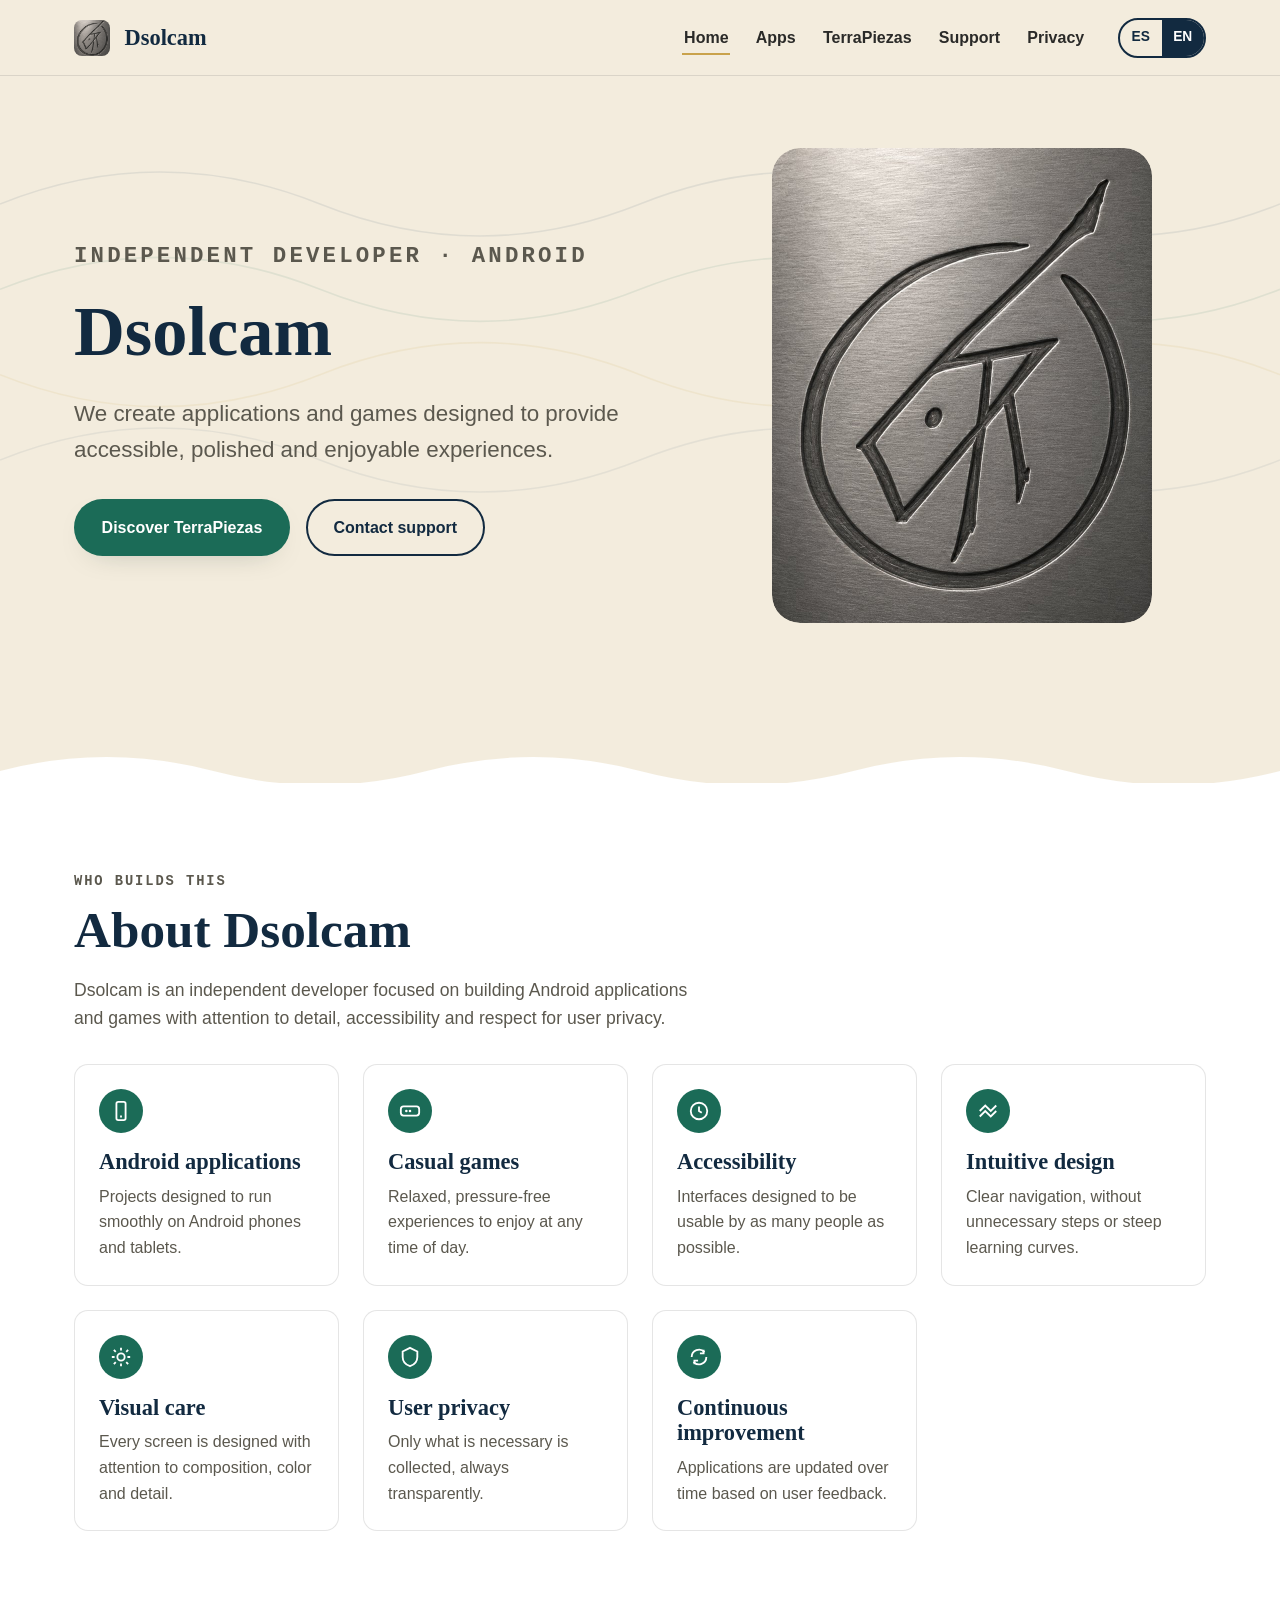
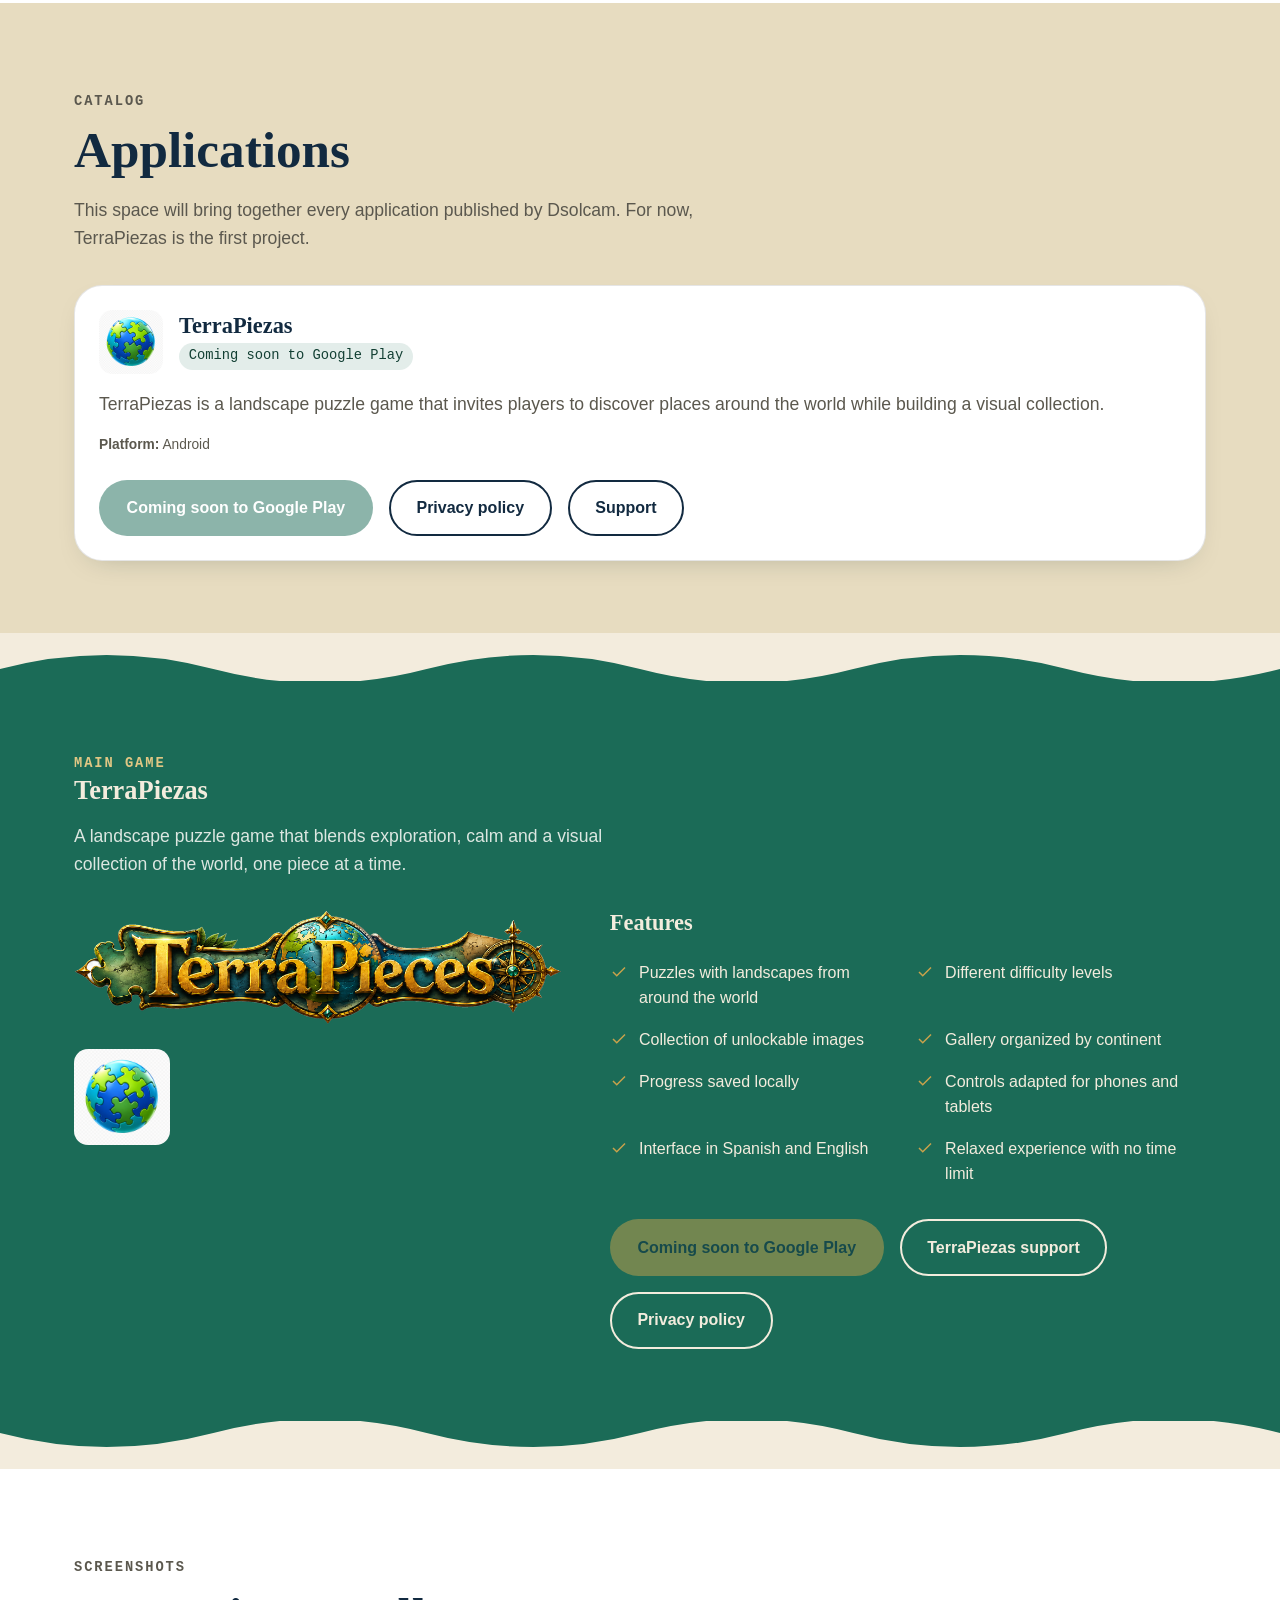
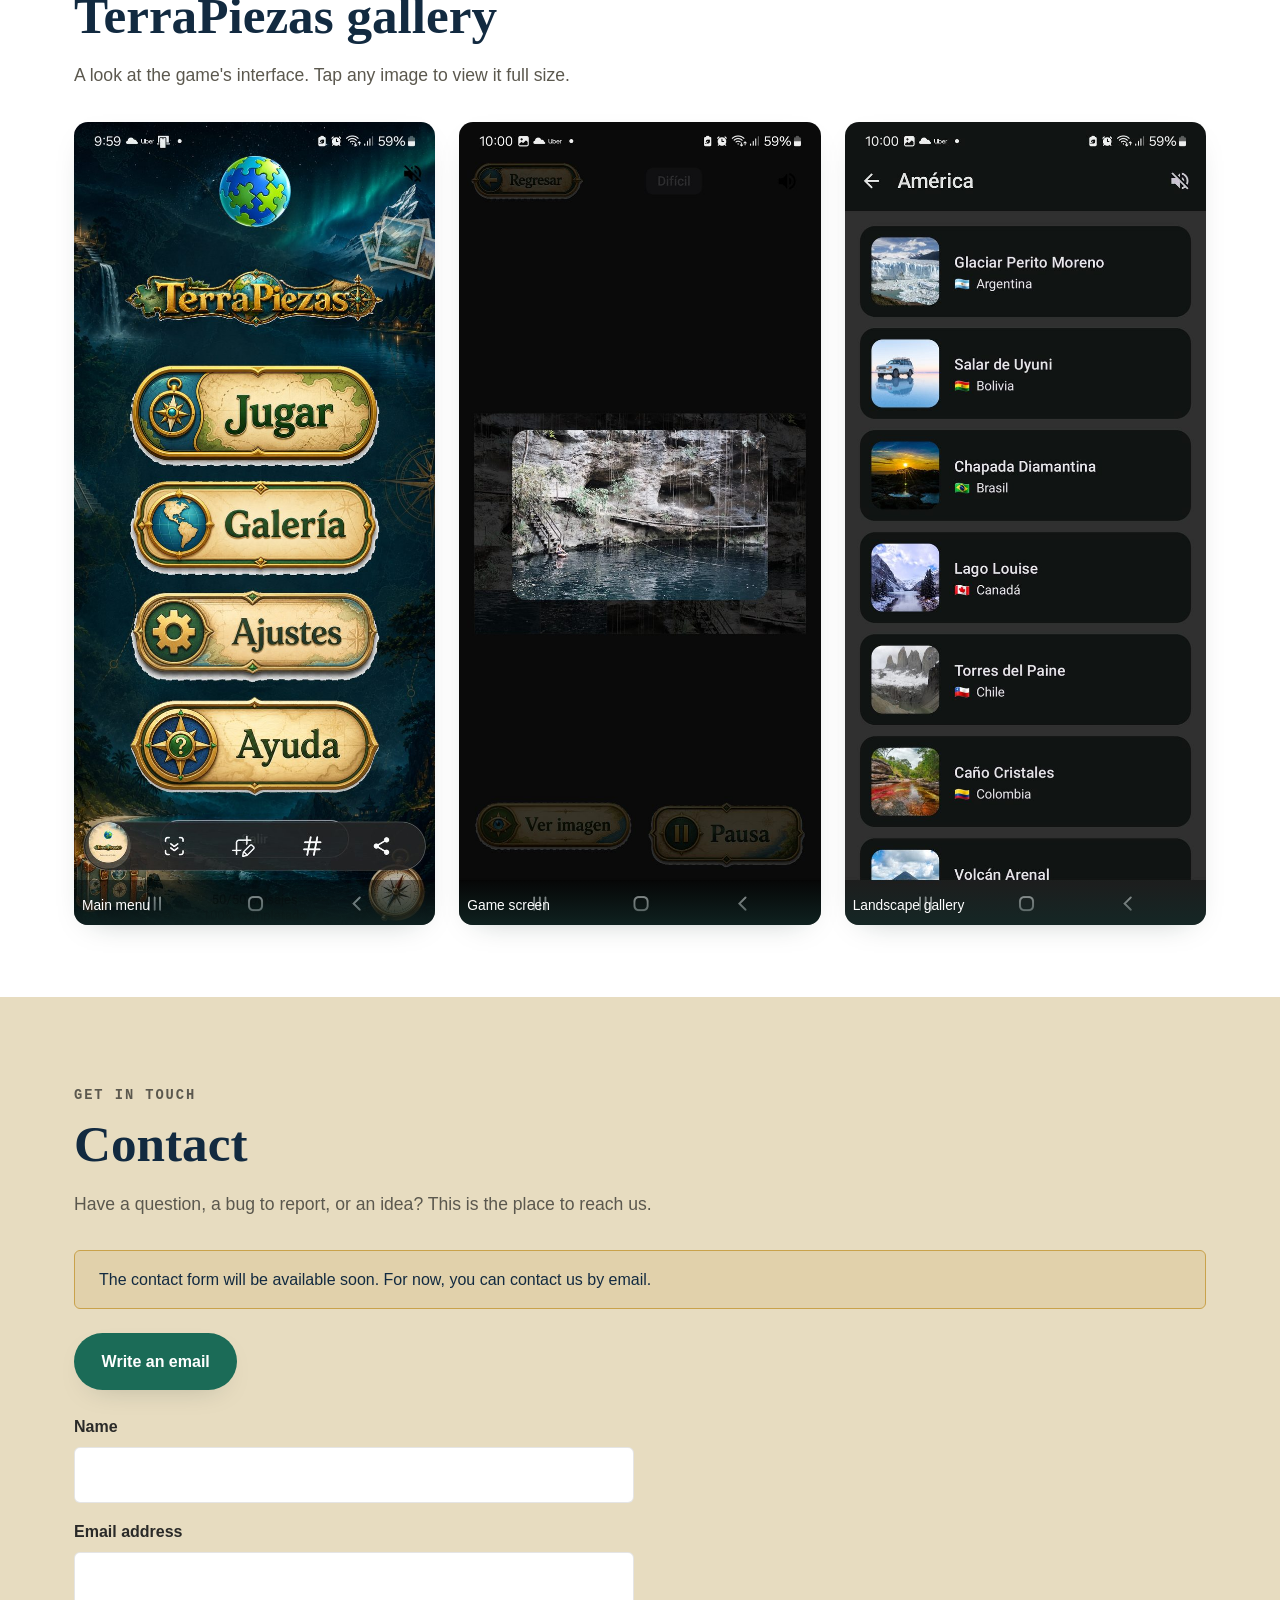
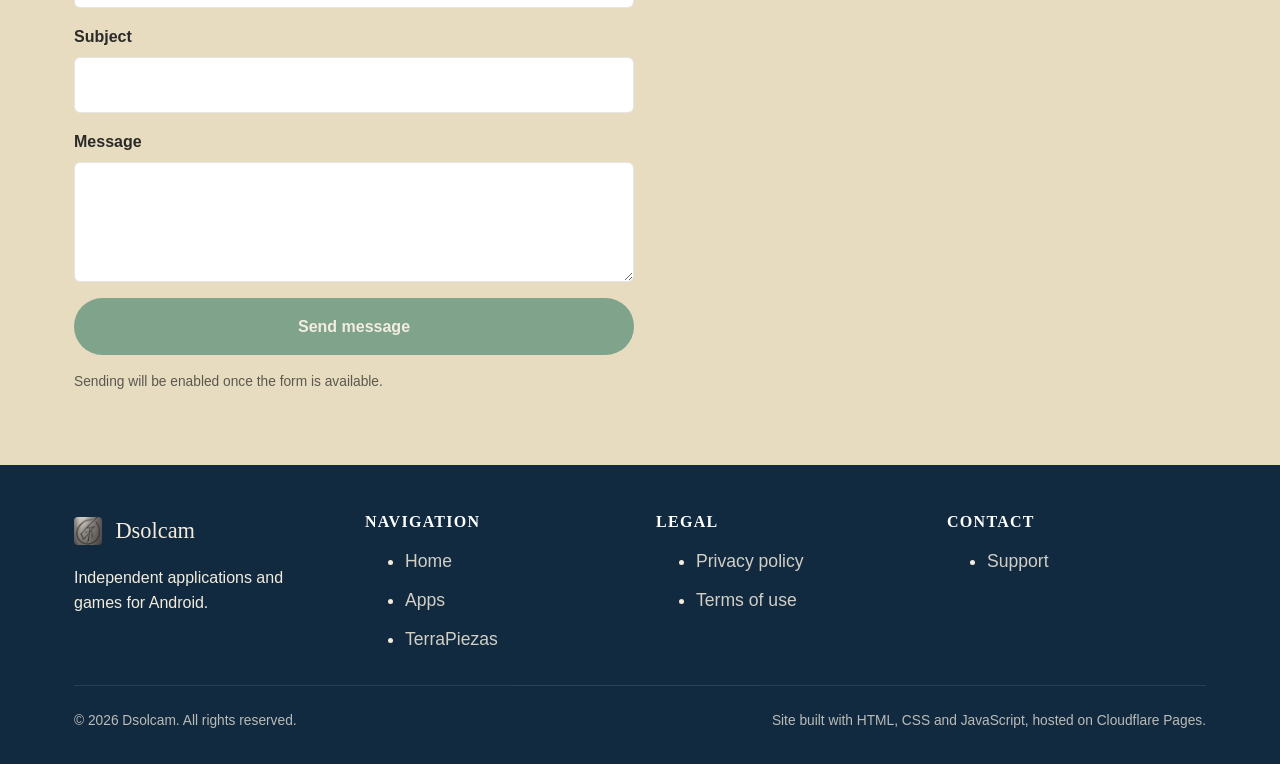
==== index.html @ b0bdde33 "Sitio inicial de Dsolcam" ====
<!DOCTYPE html>
<html lang="es">
<head>
  <meta charset="UTF-8" />
  <meta name="viewport" content="width=device-width, initial-scale=1" />
  <title>Dsolcam — Aplicaciones y juegos Android | TerraPiezas</title>
  <meta name="description" content="Dsolcam es un desarrollador independiente de aplicaciones y juegos para Android. Descubre TerraPiezas, un juego de rompecabezas de paisajes del mundo." />
  <link rel="canonical" href="https://dsolcam.com/" />
  <meta name="robots" content="index, follow" />
  <meta name="theme-color" content="#1B6B57" />

  <!-- Open Graph -->
  <meta property="og:type" content="website" />
  <meta property="og:site_name" content="Dsolcam" />
  <meta property="og:title" content="Dsolcam — Aplicaciones y juegos Android" />
  <meta property="og:description" content="Desarrollador independiente de aplicaciones y juegos para Android. Descubre TerraPiezas, un rompecabezas de paisajes del mundo." />
  <meta property="og:url" content="https://dsolcam.com/" />
  <meta property="og:locale" content="es_ES" />
  <meta property="og:image" content="https://dsolcam.com/assets/icons/icon-512.png" />
  <!-- La imagen actual es cuadrada (512x512). Para una vista previa óptima en redes,
       lo ideal es reemplazarla más adelante por una versión 1200x630 del logotipo. -->

  <!-- Twitter Card -->
  <meta name="twitter:card" content="summary" />
  <meta name="twitter:title" content="Dsolcam — Aplicaciones y juegos Android" />
  <meta name="twitter:image" content="https://dsolcam.com/assets/icons/icon-512.png" />
  <meta name="twitter:description" content="Desarrollador independiente de aplicaciones y juegos para Android. Descubre TerraPiezas." />

  <link rel="icon" href="/favicon.ico" sizes="any" />
  <link rel="apple-touch-icon" href="/assets/icons/apple-touch-icon.png" />
  <link rel="manifest" href="/site.webmanifest" />
  <link rel="stylesheet" href="css/styles.css" />

  <!-- JSON-LD: Dsolcam como desarrollador de software (genérico, sin datos no confirmados) -->
  <script type="application/ld+json">
  {
    "@context": "https://schema.org",
    "@type": "Person",
    "name": "Dsolcam",
    "url": "https://dsolcam.com",
    "jobTitle": "Desarrollador de software",
    "knowsAbout": ["Desarrollo de aplicaciones Android", "Desarrollo de videojuegos"]
  }
  </script>

  <!-- JSON-LD: TerraPiezas como MobileApplication. La URL de instalación se agrega cuando esté disponible en Google Play (marcador: REEMPLAZAR_CON_URL_GOOGLE_PLAY) -->
  <script type="application/ld+json">
  {
    "@context": "https://schema.org",
    "@type": "MobileApplication",
    "name": "TerraPiezas",
    "operatingSystem": "Android",
    "applicationCategory": "GameApplication",
    "author": { "@type": "Person", "name": "Dsolcam" },
    "description": "TerraPiezas es un juego de rompecabezas de paisajes que invita a descubrir lugares del mundo mientras se completa una colección visual.",
    "url": "https://dsolcam.com/#terrapiezas"
  }
  </script>
</head>
<body>
  <a class="skip-link" href="#contenido" data-i18n="skip_link">Saltar al contenido principal</a>

  <!-- ============ ENCABEZADO ============ -->
  <header class="site-header">
    <div class="container">
      <a class="brand" href="index.html">
        <img class="brand-mark" src="assets/logo/dsolcam-mark.png" alt="" width="36" height="36" />
        <span>Dsolcam</span>
      </a>

      <nav class="main-nav" id="main-nav" aria-label="Navegación principal">
        <ul class="nav-links">
          <li><a href="index.html" aria-current="page" data-i18n="nav.home">Inicio</a></li>
          <li><a href="index.html#aplicaciones" data-i18n="nav.apps">Aplicaciones</a></li>
          <li><a href="index.html#terrapiezas" data-i18n="nav.terrapiezas">TerraPiezas</a></li>
          <li><a href="support.html" data-i18n="nav.support">Soporte</a></li>
          <li><a href="privacy.html" data-i18n="nav.privacy">Privacidad</a></li>
        </ul>
        <div class="lang-switch" role="group" aria-label="Selector de idioma">
          <button type="button" data-lang="es" aria-pressed="true" data-i18n="lang.es" data-i18n-attr="aria-label:lang.name_es">ES</button>
          <button type="button" data-lang="en" aria-pressed="false" data-i18n="lang.en" data-i18n-attr="aria-label:lang.name_en">EN</button>
        </div>
      </nav>

      <button class="menu-toggle" type="button" aria-expanded="false" aria-controls="main-nav" data-i18n-attr="aria-label:nav.menu_open">
        <span></span><span></span><span></span>
      </button>
    </div>
  </header>

  <main id="contenido">
    <!-- ============ HERO ============ -->
    <section class="hero">
      <svg class="hero-contours" viewBox="0 0 1200 500" preserveAspectRatio="none" aria-hidden="true" focusable="false">
        <path d="M0,120 Q150,60 300,120 T600,120 T900,120 T1200,120" fill="none" stroke="#1C3F5F" stroke-width="1.5" opacity="0.18"></path>
        <path d="M0,200 Q150,140 300,200 T600,200 T900,200 T1200,200" fill="none" stroke="#1B6B57" stroke-width="1.5" opacity="0.18"></path>
        <path d="M0,280 Q150,340 300,280 T600,280 T900,280 T1200,280" fill="none" stroke="#C9A24B" stroke-width="1.5" opacity="0.22"></path>
        <path d="M0,360 Q150,300 300,360 T600,360 T900,360 T1200,360" fill="none" stroke="#1C3F5F" stroke-width="1.5" opacity="0.14"></path>
      </svg>
      <div class="container">
        <div class="hero-copy">
          <p class="eyebrow" data-i18n="hero.eyebrow">Desarrollador independiente · Android</p>
          <h1 data-i18n="hero.title">Dsolcam</h1>
          <p data-i18n="hero.desc">Creamos aplicaciones y juegos pensados para ofrecer experiencias accesibles, cuidadas y fáciles de disfrutar.</p>
          <div class="hero-actions">
            <a class="btn btn-primary" href="#terrapiezas" data-i18n="hero.cta_game">Conocer TerraPiezas</a>
            <a class="btn btn-secondary" href="support.html" data-i18n="hero.cta_support">Contactar soporte</a>
          </div>
        </div>
        <div class="hero-figure">
          <div class="puzzle-frame">
            <img src="assets/logo/dsolcam-logo.jpg" alt="" data-i18n-attr="alt:hero.figure_alt" style="width:100%;height:100%;object-fit:cover;border-radius:var(--radius-lg);" width="760" height="950" />
          </div>
        </div>
      </div>
    </section>

    <svg class="puzzle-divider" viewBox="0 0 1200 60" preserveAspectRatio="none" aria-hidden="true" focusable="false">
      <path d="M0,45 Q100,10 200,45 Q300,80 400,45 Q500,10 600,45 Q700,80 800,45 Q900,10 1000,45 Q1100,80 1200,45 L1200,60 L0,60 Z" fill="#FFFFFF"></path>
    </svg>

    <!-- ============ SOBRE DSOLCAM ============ -->
    <section class="section" id="sobre-dsolcam" style="background:#FFFFFF;">
      <div class="container">
        <div class="section-head">
          <p class="eyebrow" data-i18n="about.eyebrow">Quién desarrolla</p>
          <h2 data-i18n="about.title">Sobre Dsolcam</h2>
          <p data-i18n="about.desc">Dsolcam es un desarrollador independiente enfocado en crear aplicaciones y juegos para Android con atención al detalle, la accesibilidad y el respeto por la privacidad de quienes los usan.</p>
        </div>
        <div class="about-grid">
          <div class="about-card">
            <div class="icon-badge" aria-hidden="true">
              <svg width="22" height="22" viewBox="0 0 24 24" fill="none" stroke="currentColor" stroke-width="2"><rect x="7" y="2" width="10" height="20" rx="2"></rect><line x1="11" y1="18" x2="13" y2="18"></line></svg>
            </div>
            <h3 data-i18n="about.card1_title">Aplicaciones Android</h3>
            <p data-i18n="about.card1_desc">Proyectos pensados para funcionar de forma fluida en teléfonos y tabletas Android.</p>
          </div>
          <div class="about-card">
            <div class="icon-badge" aria-hidden="true">
              <svg width="22" height="22" viewBox="0 0 24 24" fill="none" stroke="currentColor" stroke-width="2"><rect x="2" y="7" width="20" height="10" rx="3"></rect><circle cx="8" cy="12" r="1.4" fill="currentColor" stroke="none"></circle><circle cx="12" cy="12" r="1.4" fill="currentColor" stroke="none"></circle></svg>
            </div>
            <h3 data-i18n="about.card2_title">Juegos casuales</h3>
            <p data-i18n="about.card2_desc">Experiencias relajadas, sin presión, para disfrutar en cualquier momento del día.</p>
          </div>
          <div class="about-card">
            <div class="icon-badge" aria-hidden="true">
              <svg width="22" height="22" viewBox="0 0 24 24" fill="none" stroke="currentColor" stroke-width="2"><circle cx="12" cy="12" r="9"></circle><path d="M12 7v5l3 2"></path></svg>
            </div>
            <h3 data-i18n="about.card3_title">Accesibilidad</h3>
            <p data-i18n="about.card3_desc">Interfaces pensadas para ser usadas por la mayor cantidad de personas posible.</p>
          </div>
          <div class="about-card">
            <div class="icon-badge" aria-hidden="true">
              <svg width="22" height="22" viewBox="0 0 24 24" fill="none" stroke="currentColor" stroke-width="2"><path d="M3 12 L9 6 L15 12 L21 6"></path><path d="M3 18 L9 12 L15 18 L21 12"></path></svg>
            </div>
            <h3 data-i18n="about.card4_title">Diseño intuitivo</h3>
            <p data-i18n="about.card4_desc">Navegación clara, sin pasos innecesarios ni curvas de aprendizaje pronunciadas.</p>
          </div>
          <div class="about-card">
            <div class="icon-badge" aria-hidden="true">
              <svg width="22" height="22" viewBox="0 0 24 24" fill="none" stroke="currentColor" stroke-width="2"><circle cx="12" cy="12" r="4"></circle><path d="M12 2v3M12 19v3M4.2 4.2l2.1 2.1M17.7 17.7l2.1 2.1M2 12h3M19 12h3M4.2 19.8l2.1-2.1M17.7 6.3l2.1-2.1"></path></svg>
            </div>
            <h3 data-i18n="about.card5_title">Cuidado visual</h3>
            <p data-i18n="about.card5_desc">Cada pantalla se diseña con atención a la composición, el color y el detalle.</p>
          </div>
          <div class="about-card">
            <div class="icon-badge" aria-hidden="true">
              <svg width="22" height="22" viewBox="0 0 24 24" fill="none" stroke="currentColor" stroke-width="2"><path d="M12 2 L20 6 V12 C20 17 16.5 20.5 12 22 C7.5 20.5 4 17 4 12 V6 Z"></path></svg>
            </div>
            <h3 data-i18n="about.card6_title">Privacidad del usuario</h3>
            <p data-i18n="about.card6_desc">Se recopila solo lo necesario, siempre de forma transparente.</p>
          </div>
          <div class="about-card">
            <div class="icon-badge" aria-hidden="true">
              <svg width="22" height="22" viewBox="0 0 24 24" fill="none" stroke="currentColor" stroke-width="2"><path d="M4 12a8 8 0 0 1 14-5.3M20 12a8 8 0 0 1-14 5.3"></path><path d="M17 4v4h-4M7 20v-4h4"></path></svg>
            </div>
            <h3 data-i18n="about.card7_title">Mejora continua</h3>
            <p data-i18n="about.card7_desc">Las aplicaciones se actualizan con el tiempo según los comentarios recibidos.</p>
          </div>
        </div>
      </div>
    </section>

    <!-- ============ APLICACIONES ============ -->
    <section class="section bg-parchment-dark" id="aplicaciones">
      <div class="container">
        <div class="section-head">
          <p class="eyebrow" data-i18n="apps.eyebrow">Catálogo</p>
          <h2 data-i18n="apps.title">Aplicaciones</h2>
          <p data-i18n="apps.desc">Este espacio reunirá todas las aplicaciones publicadas por Dsolcam. Por ahora, TerraPiezas es el primer proyecto.</p>
        </div>
        <div class="app-grid">
          <article class="app-card">
            <div class="app-card-head">
              <div class="app-icon">
                <img src="assets/icons/terrapiezas-icon.png" alt="" data-i18n-attr="alt:app.terrapiezas.icon_alt" width="64" height="64" loading="lazy" />
              </div>
              <div class="app-title">
                <h3 data-i18n="app.terrapiezas.name">TerraPiezas</h3>
                <span class="app-status" data-i18n="app.terrapiezas.status">Próximamente en Google Play</span>
              </div>
            </div>
            <p class="app-desc" data-i18n="app.terrapiezas.desc">TerraPiezas es un juego de rompecabezas de paisajes que invita a descubrir lugares del mundo mientras se completa una colección visual.</p>
            <div class="app-meta">
              <span><strong data-i18n="apps.platform_label">Plataforma:</strong> <span data-i18n="app.terrapiezas.platform">Android</span></span>
            </div>
            <div class="app-links">
              <!-- Botón deshabilitado hasta reemplazar REEMPLAZAR_CON_URL_GOOGLE_PLAY.
                   Cuando exista la URL real, sustituir este <button> por:
                   <a class="btn btn-primary" href="REEMPLAZAR_CON_URL_GOOGLE_PLAY">texto</a> -->
              <button type="button" class="btn btn-primary" disabled aria-disabled="true" data-i18n="apps.link_play_soon">Próximamente en Google Play</button>
              <a class="btn btn-secondary" href="privacy.html" data-i18n="apps.link_privacy">Política de privacidad</a>
              <a class="btn btn-secondary" href="support.html" data-i18n="apps.link_support">Soporte</a>
            </div>
          </article>
        </div>
      </div>
    </section>

    <!-- ============ TERRAPIEZAS DESTACADO ============ -->
    <svg class="puzzle-divider" viewBox="0 0 1200 60" preserveAspectRatio="none" aria-hidden="true" focusable="false">
      <path d="M0,45 Q100,10 200,45 Q300,80 400,45 Q500,10 600,45 Q700,80 800,45 Q900,10 1000,45 Q1100,80 1200,45 L1200,60 L0,60 Z" fill="#1B6B57"></path>
    </svg>
    <section class="section bg-emerald feature-terrapiezas" id="terrapiezas">
      <div class="container">
        <p class="eyebrow" style="color:#E1C784;" data-i18n="feature.eyebrow">Juego principal</p>
        <h2 style="color:#F3ECDD;" data-i18n="feature.title">TerraPiezas</h2>
        <p style="max-width:60ch;color:#DCE7E1;margin-top:var(--space-2);" data-i18n="feature.desc">Un rompecabezas de paisajes que combina exploración, calma y colección visual del mundo, pieza por pieza.</p>

        <div class="feature-grid" style="margin-top:var(--space-4);">
          <div class="feature-logo">
            <img src="assets/logo/terrapiezas-logo.png" alt="" data-i18n-attr="alt:feature.logo_alt" width="1752" height="412" style="width:100%;height:auto;" loading="lazy" />
            <img src="assets/icons/terrapiezas-icon.png" alt="" data-i18n-attr="alt:feature.icon_alt" width="96" height="96" style="width:96px;height:96px;border-radius:var(--radius-md);object-fit:cover;" loading="lazy" />
          </div>
          <div>
            <h3 style="color:#F3ECDD;font-size:var(--step-md);" data-i18n="feature.list_title">Características</h3>
            <ul class="feature-list">
              <li><svg width="18" height="18" viewBox="0 0 24 24" fill="none" stroke="#C9A24B" stroke-width="2"><path d="M20 6 9 17l-5-5"></path></svg><span data-i18n="feature.item1">Rompecabezas con paisajes del mundo</span></li>
              <li><svg width="18" height="18" viewBox="0 0 24 24" fill="none" stroke="#C9A24B" stroke-width="2"><path d="M20 6 9 17l-5-5"></path></svg><span data-i18n="feature.item2">Diferentes niveles de dificultad</span></li>
              <li><svg width="18" height="18" viewBox="0 0 24 24" fill="none" stroke="#C9A24B" stroke-width="2"><path d="M20 6 9 17l-5-5"></path></svg><span data-i18n="feature.item3">Colección de imágenes desbloqueables</span></li>
              <li><svg width="18" height="18" viewBox="0 0 24 24" fill="none" stroke="#C9A24B" stroke-width="2"><path d="M20 6 9 17l-5-5"></path></svg><span data-i18n="feature.item4">Galería organizada por continentes</span></li>
              <li><svg width="18" height="18" viewBox="0 0 24 24" fill="none" stroke="#C9A24B" stroke-width="2"><path d="M20 6 9 17l-5-5"></path></svg><span data-i18n="feature.item5">Progreso guardado localmente</span></li>
              <li><svg width="18" height="18" viewBox="0 0 24 24" fill="none" stroke="#C9A24B" stroke-width="2"><path d="M20 6 9 17l-5-5"></path></svg><span data-i18n="feature.item6">Controles adaptados para teléfonos y tabletas</span></li>
              <li><svg width="18" height="18" viewBox="0 0 24 24" fill="none" stroke="#C9A24B" stroke-width="2"><path d="M20 6 9 17l-5-5"></path></svg><span data-i18n="feature.item7">Interfaz en español e inglés</span></li>
              <li><svg width="18" height="18" viewBox="0 0 24 24" fill="none" stroke="#C9A24B" stroke-width="2"><path d="M20 6 9 17l-5-5"></path></svg><span data-i18n="feature.item8">Experiencia relajada, sin límite de tiempo</span></li>
            </ul>
            <div class="feature-actions">
              <!-- Reemplazar por <a href="REEMPLAZAR_CON_URL_GOOGLE_PLAY"> cuando la URL exista -->
              <button type="button" class="btn btn-gold" disabled aria-disabled="true" data-i18n="feature.cta_play_soon">Próximamente en Google Play</button>
              <a class="btn btn-secondary" style="border-color:#F3ECDD;color:#F3ECDD;" href="support.html" data-i18n="feature.cta_support">Soporte de TerraPiezas</a>
              <a class="btn btn-secondary" style="border-color:#F3ECDD;color:#F3ECDD;" href="privacy.html" data-i18n="feature.cta_privacy">Política de privacidad</a>
            </div>
          </div>
        </div>
      </div>
    </section>
    <svg class="puzzle-divider flip" viewBox="0 0 1200 60" preserveAspectRatio="none" aria-hidden="true" focusable="false">
      <path d="M0,45 Q100,10 200,45 Q300,80 400,45 Q500,10 600,45 Q700,80 800,45 Q900,10 1000,45 Q1100,80 1200,45 L1200,60 L0,60 Z" fill="#1B6B57"></path>
    </svg>

    <!-- ============ GALERÍA ============ -->
    <section class="section" style="background:#FFFFFF;" id="galeria">
      <div class="container">
        <div class="section-head">
          <p class="eyebrow" data-i18n="gallery.eyebrow">Capturas</p>
          <h2 data-i18n="gallery.title">Galería de TerraPiezas</h2>
          <p data-i18n="gallery.desc">Un vistazo a la interfaz del juego. Toca cualquier imagen para verla en tamaño completo.</p>
        </div>
        <div class="gallery-grid">
          <!-- Colocar aquí: assets/screenshots/terrapiezas-home.jpg -->
          <button type="button" class="gallery-item" data-caption="" data-i18n-attr="data-caption:gallery.item1_caption">
            <img src="assets/screenshots/terrapiezas-home.jpg" data-fallback-label="terrapiezas-home.jpg" data-i18n-attr="alt:gallery.item1_alt" alt="Captura del menú principal de TerraPiezas" width="360" height="800" loading="lazy" />
            <span class="gallery-caption" data-i18n="gallery.item1_caption">Menú principal</span>
          </button>
          <!-- Colocar aquí: assets/screenshots/terrapiezas-game.jpg -->
          <button type="button" class="gallery-item" data-caption="" data-i18n-attr="data-caption:gallery.item2_caption">
            <img src="assets/screenshots/terrapiezas-game.jpg" data-fallback-label="terrapiezas-game.jpg" data-i18n-attr="alt:gallery.item2_alt" alt="Captura de una partida en curso de TerraPiezas" width="360" height="800" loading="lazy" />
            <span class="gallery-caption" data-i18n="gallery.item2_caption">Pantalla de juego</span>
          </button>
          <!-- Colocar aquí: assets/screenshots/terrapiezas-gallery.jpg -->
          <button type="button" class="gallery-item" data-caption="" data-i18n-attr="data-caption:gallery.item3_caption">
            <img src="assets/screenshots/terrapiezas-gallery.jpg" data-fallback-label="terrapiezas-gallery.jpg" data-i18n-attr="alt:gallery.item3_alt" alt="Captura de la galería de paisajes de TerraPiezas" width="360" height="800" loading="lazy" />
            <span class="gallery-caption" data-i18n="gallery.item3_caption">Galería de paisajes</span>
          </button>
        </div>
      </div>
    </section>

    <!-- ============ CONTACTO ============ -->
    <section class="section bg-parchment-dark" id="contacto">
      <div class="container">
        <div class="section-head">
          <p class="eyebrow" data-i18n="contact.eyebrow">Escríbenos</p>
          <h2 data-i18n="contact.title">Contacto</h2>
          <p data-i18n="contact.desc">¿Tienes una consulta, un error que reportar o una idea? Este es el lugar para escribirnos.</p>
        </div>

        <p class="contact-notice" data-i18n="contact.notice">El formulario de contacto estará disponible próximamente. Por ahora, puedes comunicarte por correo electrónico.</p>

        <!-- Botón funcional de contacto por correo. Reemplazar REEMPLAZAR_CON_CORREO_DE_SOPORTE por el correo real. -->
        <p style="margin-bottom:var(--space-3);">
          <a class="btn btn-primary" href="mailto:REEMPLAZAR_CON_CORREO_DE_SOPORTE" data-i18n="contact.email_btn">Escribir por correo</a>
        </p>

        <!-- Formulario visual, sin backend. El botón de envío permanece deshabilitado y los campos también,
             por lo que el formulario no puede enviarse; no se requiere JavaScript adicional para bloquearlo. -->
        <form class="contact-form" aria-describedby="contact-form-note">
          <div class="form-field">
            <label for="contact-name" data-i18n="contact.form_name">Nombre</label>
            <input type="text" id="contact-name" name="name" disabled />
          </div>
          <div class="form-field">
            <label for="contact-email" data-i18n="contact.form_email">Correo electrónico</label>
            <input type="email" id="contact-email" name="email" disabled />
          </div>
          <div class="form-field">
            <label for="contact-subject" data-i18n="contact.form_subject">Asunto</label>
            <input type="text" id="contact-subject" name="subject" disabled />
          </div>
          <div class="form-field">
            <label for="contact-message" data-i18n="contact.form_message">Mensaje</label>
            <textarea id="contact-message" name="message" disabled></textarea>
          </div>
          <button type="submit" class="btn btn-primary btn-block" disabled aria-disabled="true" data-i18n="contact.form_submit">Enviar mensaje</button>
          <p id="contact-form-note" style="font-size:var(--step-xs);color:var(--color-ink-soft);" data-i18n="contact.form_disabled_note">El envío se activará cuando el formulario esté disponible.</p>
        </form>
      </div>
    </section>
  </main>

  <!-- ============ PIE DE PÁGINA ============ -->
  <footer class="site-footer">
    <div class="container">
      <div class="footer-grid">
        <div>
          <div class="footer-brand">
            <img src="assets/logo/dsolcam-mark.png" alt="" width="28" height="28" style="border-radius:4px;" />
            <span>Dsolcam</span>
          </div>
          <p style="margin-top:var(--space-2);font-size:var(--step-sm);" data-i18n="footer.brand_desc">Aplicaciones y juegos independientes para Android.</p>
        </div>
        <div>
          <h3 data-i18n="footer.nav_title">Navegación</h3>
          <ul>
            <li><a href="index.html" data-i18n="nav.home">Inicio</a></li>
            <li><a href="index.html#aplicaciones" data-i18n="nav.apps">Aplicaciones</a></li>
            <li><a href="index.html#terrapiezas" data-i18n="nav.terrapiezas">TerraPiezas</a></li>
          </ul>
        </div>
        <div>
          <h3 data-i18n="footer.legal_title">Legal</h3>
          <ul>
            <li><a href="privacy.html" data-i18n="footer.legal_privacy">Política de privacidad</a></li>
            <li><a href="terms.html" data-i18n="footer.legal_terms">Términos de uso</a></li>
          </ul>
        </div>
        <div>
          <h3 data-i18n="footer.contact_title">Contacto</h3>
          <ul>
            <li><a href="support.html" data-i18n="footer.contact_support">Soporte</a></li>
          </ul>
        </div>
      </div>
      <div class="footer-bottom">
        <span>&copy; <span data-current-year>2026</span> Dsolcam. <span data-i18n="footer.rights">Todos los derechos reservados.</span></span>
        <span data-i18n="footer.made_with">Sitio construido con HTML, CSS y JavaScript, alojado en Cloudflare Pages.</span>
      </div>
    </div>
  </footer>

  <!-- ============ VISOR MODAL DE GALERÍA ============ -->
  <div class="modal-overlay" role="dialog" aria-modal="true" aria-label="Visor de imagen" hidden>
    <div class="modal-dialog">
      <button type="button" class="modal-close" data-i18n-attr="aria-label:gallery.modal_close" aria-label="Cerrar imagen ampliada">&times;</button>
      <img src="" alt="" />
      <p class="modal-caption"></p>
    </div>
  </div>

  <script src="js/translations.js" defer></script>
  <script src="js/main.js" defer></script>
</body>
</html>
---- css/styles.css ----
/* ==========================================================================
   Dsolcam — Hoja de estilos principal
   Estructura: 1) Tokens  2) Reset  3) Utilidades  4) Layout  5) Componentes
   ========================================================================== */

/* ---------- 1. TOKENS ---------- */
:root {
  /* Paleta — cartografía y exploración */
  --color-emerald: #1B6B57;
  --color-emerald-dark: #123F33;
  --color-emerald-light: #2E8C73;
  --color-blue: #1C3F5F;
  --color-blue-dark: #122A40;
  --color-gold: #C9A24B;
  --color-gold-light: #E1C784;
  --color-parchment: #F3ECDD;
  --color-parchment-dark: #E7DCC0;
  --color-white: #FFFFFF;
  --color-ink: #2A2A28;
  --color-ink-soft: #5B584E;
  --color-border: rgba(42, 42, 40, 0.12);

  /* Tipografía */
  --font-display: Georgia, 'Iowan Old Style', 'Palatino Linotype', 'Book Antiqua', serif;
  --font-body: -apple-system, 'Segoe UI', Roboto, Helvetica, Arial, sans-serif;
  --font-mono: 'Courier New', Courier, monospace;

  /* Escala tipográfica */
  --step-xs: clamp(0.78rem, 0.75rem + 0.15vw, 0.86rem);
  --step-sm: clamp(0.92rem, 0.89rem + 0.2vw, 1rem);
  --step-base: clamp(1rem, 0.97rem + 0.25vw, 1.1rem);
  --step-md: clamp(1.2rem, 1.1rem + 0.5vw, 1.4rem);
  --step-lg: clamp(1.6rem, 1.4rem + 1vw, 2.1rem);
  --step-xl: clamp(2.1rem, 1.7rem + 2vw, 3.2rem);
  --step-2xl: clamp(2.6rem, 2rem + 3vw, 4.4rem);

  /* Espaciado */
  --space-1: 0.5rem;
  --space-2: 1rem;
  --space-3: 1.5rem;
  --space-4: 2rem;
  --space-5: 3rem;
  --space-6: 4.5rem;
  --space-7: 7rem;

  --radius-sm: 6px;
  --radius-md: 14px;
  --radius-lg: 28px;
  --max-width: 1180px;

  --shadow-soft: 0 10px 30px -18px rgba(18, 42, 34, 0.35);
  --shadow-lift: 0 18px 40px -20px rgba(18, 42, 34, 0.45);

  --ease: cubic-bezier(0.22, 1, 0.36, 1);
  --dur: 220ms;

  --header-height: 76px;
}

/* ---------- 2. RESET ---------- */
*, *::before, *::after { box-sizing: border-box; }
html { scroll-behavior: smooth; }
@media (prefers-reduced-motion: reduce) {
  html { scroll-behavior: auto; }
  *, *::before, *::after {
    animation-duration: 0.001ms !important;
    animation-iteration-count: 1 !important;
    transition-duration: 0.001ms !important;
    scroll-behavior: auto !important;
  }
}

body, h1, h2, h3, h4, p, figure, blockquote, dl, dd, ul, ol { margin: 0; }
ul[class], ol[class] { list-style: none; padding: 0; }
img, picture { max-width: 100%; display: block; }
input, button, textarea, select { font: inherit; color: inherit; }
button { cursor: pointer; }
a { color: inherit; }

body {
  font-family: var(--font-body);
  background: var(--color-parchment);
  color: var(--color-ink);
  line-height: 1.6;
  font-size: var(--step-base);
  -webkit-font-smoothing: antialiased;
}

h1, h2, h3, h4 { font-family: var(--font-display); line-height: 1.15; color: var(--color-blue-dark); }

:focus-visible {
  outline: 3px solid var(--color-gold);
  outline-offset: 3px;
  border-radius: 4px;
}

/* ---------- 3. UTILIDADES ---------- */
.container {
  width: 100%;
  max-width: var(--max-width);
  margin-inline: auto;
  padding-inline: var(--space-3);
}

.visually-hidden {
  position: absolute !important;
  width: 1px; height: 1px;
  padding: 0; margin: -1px;
  overflow: hidden;
  clip: rect(0,0,0,0);
  white-space: nowrap;
  border: 0;
}

.skip-link {
  position: absolute;
  left: var(--space-2);
  top: -60px;
  background: var(--color-blue-dark);
  color: var(--color-white);
  padding: var(--space-1) var(--space-2);
  border-radius: var(--radius-sm);
  z-index: 200;
  transition: top var(--dur) var(--ease);
}
.skip-link:focus { top: var(--space-2); }

.eyebrow {
  font-family: var(--font-mono);
  letter-spacing: 0.14em;
  text-transform: uppercase;
  font-size: var(--step-xs);
  color: var(--color-emerald);
  font-weight: 700;
}

.section {
  padding-block: var(--space-6);
}

.section-head {
  max-width: 640px;
  margin-bottom: var(--space-4);
}

.section-head h2 { font-size: var(--step-xl); margin-top: var(--space-1); }
.section-head p { color: var(--color-ink-soft); margin-top: var(--space-2); }

.bg-emerald { background: var(--color-emerald); color: var(--color-parchment); }
.bg-blue { background: var(--color-blue-dark); color: var(--color-parchment); }
.bg-parchment-dark { background: var(--color-parchment-dark); }

/* Botones */
.btn {
  display: inline-flex;
  align-items: center;
  gap: 0.5em;
  font-family: var(--font-body);
  font-weight: 600;
  font-size: var(--step-sm);
  padding: 0.85em 1.6em;
  border-radius: 999px;
  border: 2px solid transparent;
  transition: transform var(--dur) var(--ease), background var(--dur) var(--ease), box-shadow var(--dur) var(--ease), opacity var(--dur) var(--ease);
  text-decoration: none;
  min-height: 44px;
}
.btn-primary {
  background: var(--color-emerald);
  color: var(--color-white);
  box-shadow: var(--shadow-soft);
}
.btn-primary:hover { background: var(--color-emerald-dark); transform: translateY(-2px); box-shadow: var(--shadow-lift); }
.btn-primary:active { transform: translateY(0); }
.btn-secondary {
  background: transparent;
  color: var(--color-blue-dark);
  border-color: var(--color-blue-dark);
}
.btn-secondary:hover { background: var(--color-blue-dark); color: var(--color-white); }
.btn-gold {
  background: var(--color-gold);
  color: var(--color-blue-dark);
}
.btn-gold:hover { background: var(--color-gold-light); transform: translateY(-2px); }
.btn[disabled], .btn[aria-disabled="true"] {
  opacity: 0.5;
  cursor: not-allowed;
  pointer-events: none;
  transform: none !important;
  box-shadow: none !important;
}
.btn-block { display: flex; width: 100%; justify-content: center; }

/* ---------- 4. ENCABEZADO ---------- */
.site-header {
  position: sticky;
  top: 0;
  z-index: 100;
  height: var(--header-height);
  display: flex;
  align-items: center;
  background: rgba(243, 236, 221, 0.88);
  backdrop-filter: blur(10px);
  border-bottom: 1px solid var(--color-border);
}

.site-header .container {
  display: flex;
  align-items: center;
  justify-content: space-between;
  gap: var(--space-3);
}

.brand {
  display: flex;
  align-items: center;
  gap: 0.65em;
  text-decoration: none;
  font-family: var(--font-display);
  font-size: var(--step-md);
  font-weight: 700;
  color: var(--color-blue-dark);
}
.brand-mark {
  width: 36px;
  height: 36px;
  flex-shrink: 0;
  object-fit: cover;
  border-radius: 8px;
}

.main-nav {
  display: flex;
  align-items: center;
  gap: var(--space-4);
}

.nav-links {
  display: flex;
  gap: var(--space-3);
  align-items: center;
}
.nav-links a {
  text-decoration: none;
  font-weight: 600;
  font-size: var(--step-sm);
  color: var(--color-ink);
  padding: 0.4em 0.1em;
  position: relative;
}
.nav-links a::after {
  content: "";
  position: absolute;
  left: 0; right: 100%;
  bottom: -2px;
  height: 2px;
  background: var(--color-gold);
  transition: right var(--dur) var(--ease);
}
.nav-links a:hover::after, .nav-links a[aria-current="page"]::after { right: 0; }

.lang-switch {
  display: flex;
  border: 2px solid var(--color-blue-dark);
  border-radius: 999px;
  overflow: hidden;
  font-size: var(--step-xs);
  font-weight: 700;
  flex-shrink: 0;
}
.lang-switch button {
  background: transparent;
  border: none;
  padding: 0.5em 0.85em;
  color: var(--color-blue-dark);
  min-height: 36px;
}
.lang-switch button[aria-pressed="true"] {
  background: var(--color-blue-dark);
  color: var(--color-white);
}

.menu-toggle {
  display: none;
  background: none;
  border: none;
  width: 44px;
  height: 44px;
  align-items: center;
  justify-content: center;
  flex-direction: column;
  gap: 5px;
}
.menu-toggle span {
  display: block;
  width: 24px;
  height: 2px;
  background: var(--color-blue-dark);
  transition: transform var(--dur) var(--ease), opacity var(--dur) var(--ease);
}
.menu-toggle[aria-expanded="true"] span:nth-child(1) { transform: translateY(7px) rotate(45deg); }
.menu-toggle[aria-expanded="true"] span:nth-child(2) { opacity: 0; }
.menu-toggle[aria-expanded="true"] span:nth-child(3) { transform: translateY(-7px) rotate(-45deg); }

@media (max-width: 860px) {
  .menu-toggle { display: flex; }
  .main-nav {
    position: fixed;
    inset: var(--header-height) 0 0 0;
    background: var(--color-parchment);
    flex-direction: column;
    align-items: stretch;
    padding: var(--space-3);
    gap: var(--space-3);
    transform: translateX(100%);
    transition: transform var(--dur) var(--ease);
    overflow-y: auto;
  }
  .main-nav.is-open { transform: translateX(0); }
  .nav-links { flex-direction: column; align-items: stretch; gap: 0; }
  .nav-links a {
    padding: var(--space-2) var(--space-1);
    border-bottom: 1px solid var(--color-border);
    font-size: var(--step-md);
  }
  .lang-switch { align-self: flex-start; }
}

/* ---------- HERO ---------- */
.hero {
  position: relative;
  overflow: hidden;
  padding-block: var(--space-6) var(--space-7);
  background: var(--color-parchment);
}
.hero-contours {
  position: absolute;
  inset: 0;
  z-index: 0;
  opacity: 0.5;
  pointer-events: none;
}
.hero .container {
  position: relative;
  z-index: 1;
  display: grid;
  grid-template-columns: 1.1fr 0.9fr;
  gap: var(--space-5);
  align-items: center;
}
.hero-copy h1 {
  font-size: var(--step-2xl);
  margin-top: var(--space-2);
  color: var(--color-blue-dark);
}
.hero-copy p {
  margin-top: var(--space-3);
  font-size: var(--step-md);
  color: var(--color-ink-soft);
  max-width: 46ch;
}
.hero-actions {
  display: flex;
  gap: var(--space-2);
  flex-wrap: wrap;
  margin-top: var(--space-4);
}
.hero-figure {
  position: relative;
  display: flex;
  align-items: center;
  justify-content: center;
}
.puzzle-frame {
  position: relative;
  width: 100%;
  max-width: 380px;
  aspect-ratio: 4 / 5;
  filter: drop-shadow(var(--shadow-lift));
  border-radius: var(--radius-lg);
  overflow: hidden;
}
@media (max-width: 900px) {
  .hero .container { grid-template-columns: 1fr; text-align: left; }
  .hero-figure { order: -1; max-width: 260px; margin-inline: auto; }
}

/* Marcador de imagen ausente */
.image-placeholder {
  display: flex;
  align-items: center;
  justify-content: center;
  text-align: center;
  background: repeating-linear-gradient(135deg, var(--color-parchment-dark), var(--color-parchment-dark) 10px, var(--color-white) 10px, var(--color-white) 20px);
  border: 2px dashed var(--color-gold);
  color: var(--color-ink-soft);
  font-size: var(--step-xs);
  font-family: var(--font-mono);
  border-radius: var(--radius-md);
  padding: var(--space-2);
  width: 100%;
  height: 100%;
}

/* ---------- Divisor tipo pieza de rompecabezas ---------- */
.puzzle-divider {
  display: block;
  width: 100%;
  height: 48px;
  color: var(--color-parchment);
}
.puzzle-divider.flip { transform: scaleY(-1); }

/* ---------- SOBRE DSOLCAM ---------- */
.about-grid {
  display: grid;
  grid-template-columns: repeat(auto-fit, minmax(220px, 1fr));
  gap: var(--space-3);
  margin-top: var(--space-4);
}
.about-card {
  background: var(--color-white);
  border-radius: var(--radius-md);
  padding: var(--space-3);
  border: 1px solid var(--color-border);
}
.about-card .icon-badge { margin-bottom: var(--space-2); }
.about-card h3 { font-size: var(--step-md); margin-bottom: 0.4em; }
.about-card p { color: var(--color-ink-soft); font-size: var(--step-sm); }

.icon-badge {
  width: 44px;
  height: 44px;
  border-radius: 50%;
  background: var(--color-emerald);
  color: var(--color-white);
  display: flex;
  align-items: center;
  justify-content: center;
}

/* ---------- APLICACIONES ---------- */
.app-grid {
  display: grid;
  grid-template-columns: repeat(auto-fit, minmax(280px, 1fr));
  gap: var(--space-3);
  margin-top: var(--space-4);
}
.app-card {
  background: var(--color-white);
  border-radius: var(--radius-lg);
  padding: var(--space-3);
  border: 1px solid var(--color-border);
  display: flex;
  flex-direction: column;
  gap: var(--space-2);
  box-shadow: var(--shadow-soft);
}
.app-card-head {
  display: flex;
  gap: var(--space-2);
  align-items: center;
}
.app-icon {
  width: 64px;
  height: 64px;
  border-radius: var(--radius-md);
  flex-shrink: 0;
  overflow: hidden;
}
.app-icon img { width: 100%; height: 100%; object-fit: cover; }
.app-title h3 { font-size: var(--step-md); }
.app-status {
  display: inline-block;
  margin-top: 0.3em;
  font-size: var(--step-xs);
  font-family: var(--font-mono);
  color: var(--color-emerald-dark);
  background: rgba(27, 107, 87, 0.12);
  padding: 0.2em 0.7em;
  border-radius: 999px;
}
.app-card p.app-desc { color: var(--color-ink-soft); flex-grow: 1; }
.app-meta {
  display: flex;
  gap: var(--space-2);
  flex-wrap: wrap;
  font-size: var(--step-xs);
  color: var(--color-ink-soft);
}
.app-links {
  display: flex;
  gap: var(--space-2);
  flex-wrap: wrap;
  margin-top: var(--space-1);
}

/* ---------- TERRAPIEZAS DESTACADO ---------- */
.feature-terrapiezas {
  position: relative;
}
.feature-grid {
  display: grid;
  grid-template-columns: 0.9fr 1.1fr;
  gap: var(--space-5);
  align-items: start;
}
@media (max-width: 900px) {
  .feature-grid { grid-template-columns: 1fr; }
}
.feature-logo {
  display: flex;
  flex-direction: column;
  gap: var(--space-3);
  align-items: flex-start;
}
.feature-logo .image-placeholder { aspect-ratio: 16/9; }
.feature-list {
  display: grid;
  grid-template-columns: repeat(auto-fit, minmax(220px, 1fr));
  gap: var(--space-2);
  margin-top: var(--space-3);
}
.feature-list li {
  display: flex;
  gap: 0.7em;
  align-items: flex-start;
  font-size: var(--step-sm);
  color: var(--color-parchment);
}
.feature-list li svg { flex-shrink: 0; margin-top: 0.2em; }
.feature-terrapiezas .feature-actions {
  display: flex;
  gap: var(--space-2);
  flex-wrap: wrap;
  margin-top: var(--space-4);
}

/* ---------- GALERÍA ---------- */
.gallery-grid {
  display: grid;
  grid-template-columns: repeat(auto-fit, minmax(220px, 1fr));
  gap: var(--space-3);
  margin-top: var(--space-4);
}
.gallery-item {
  border: none;
  background: none;
  padding: 0;
  border-radius: var(--radius-md);
  overflow: hidden;
  aspect-ratio: 9/20;
  position: relative;
  box-shadow: var(--shadow-soft);
  transition: transform var(--dur) var(--ease);
}
.gallery-item:hover, .gallery-item:focus-visible { transform: translateY(-4px); }
.gallery-item img { width: 100%; height: 100%; object-fit: cover; }
.gallery-caption {
  position: absolute;
  inset: auto 0 0 0;
  background: linear-gradient(to top, rgba(18,42,40,0.75), transparent);
  color: var(--color-white);
  font-size: var(--step-xs);
  padding: var(--space-2) var(--space-1) var(--space-1);
  text-align: left;
}

/* Modal visor */
.modal-overlay {
  position: fixed;
  inset: 0;
  background: rgba(18, 24, 22, 0.82);
  display: flex;
  align-items: center;
  justify-content: center;
  padding: var(--space-3);
  z-index: 300;
}
.modal-overlay[hidden] { display: none; }
.modal-dialog {
  background: var(--color-white);
  border-radius: var(--radius-md);
  max-width: min(90vw, 560px);
  max-height: 90vh;
  overflow: auto;
  position: relative;
  padding: var(--space-3);
}
.modal-dialog img { border-radius: var(--radius-sm); width: 100%; }
.modal-close {
  position: absolute;
  top: var(--space-2);
  right: var(--space-2);
  background: var(--color-blue-dark);
  color: var(--color-white);
  border: none;
  width: 40px;
  height: 40px;
  border-radius: 50%;
  font-size: 1.2rem;
  line-height: 1;
}
.modal-caption { margin-top: var(--space-2); color: var(--color-ink-soft); font-size: var(--step-sm); }

/* ---------- FORMULARIO DE CONTACTO ---------- */
.contact-notice {
  background: rgba(201, 162, 75, 0.18);
  border: 1px solid var(--color-gold);
  color: var(--color-blue-dark);
  padding: var(--space-2) var(--space-3);
  border-radius: var(--radius-sm);
  margin-bottom: var(--space-3);
  font-size: var(--step-sm);
}
.contact-form {
  display: grid;
  gap: var(--space-2);
  max-width: 560px;
}
.form-field { display: flex; flex-direction: column; gap: 0.4em; }
.form-field label { font-weight: 600; font-size: var(--step-sm); }
.form-field input, .form-field textarea {
  border: 1px solid var(--color-border);
  border-radius: var(--radius-sm);
  padding: 0.75em 1em;
  background: var(--color-white);
  font-family: var(--font-body);
}
.form-field textarea { min-height: 120px; resize: vertical; }

/* ---------- FAQ ---------- */
.faq-list { margin-top: var(--space-4); display: grid; gap: var(--space-2); max-width: 760px; }
.faq-item {
  background: var(--color-white);
  border: 1px solid var(--color-border);
  border-radius: var(--radius-md);
  overflow: hidden;
}
.faq-item summary {
  padding: var(--space-2) var(--space-3);
  cursor: pointer;
  font-weight: 700;
  list-style: none;
  display: flex;
  justify-content: space-between;
  align-items: center;
  gap: var(--space-2);
}
.faq-item summary::-webkit-details-marker { display: none; }
.faq-item summary::after {
  content: "+";
  font-size: 1.4rem;
  color: var(--color-emerald);
  transition: transform var(--dur) var(--ease);
  flex-shrink: 0;
}
.faq-item[open] summary::after { transform: rotate(45deg); }
.faq-item .faq-answer { padding: 0 var(--space-3) var(--space-3); color: var(--color-ink-soft); }
.faq-flag {
  display: inline-block;
  margin-top: 0.6em;
  font-family: var(--font-mono);
  font-size: var(--step-xs);
  color: #8a5b1f;
  background: rgba(201, 162, 75, 0.2);
  padding: 0.2em 0.6em;
  border-radius: 4px;
}

/* ---------- Legal (privacidad / términos) ---------- */
.legal-doc { max-width: 760px; }
.legal-doc h2 { margin-top: var(--space-5); font-size: var(--step-lg); }
.legal-doc h2:first-of-type { margin-top: var(--space-3); }
.legal-doc p, .legal-doc li { color: var(--color-ink-soft); }
.legal-doc ul { margin-top: var(--space-1); padding-left: 1.3em; list-style: disc; }
.legal-doc .updated-date {
  font-family: var(--font-mono);
  font-size: var(--step-xs);
  color: var(--color-emerald-dark);
}
.legal-notice {
  border-left: 4px solid var(--color-gold);
  background: rgba(201, 162, 75, 0.12);
  padding: var(--space-2) var(--space-3);
  margin-block: var(--space-3);
  font-size: var(--step-sm);
}

/* ---------- PIE DE PÁGINA ---------- */
.site-footer {
  background: var(--color-blue-dark);
  color: var(--color-parchment);
  padding-block: var(--space-5) var(--space-4);
}
.footer-grid {
  display: grid;
  grid-template-columns: repeat(auto-fit, minmax(180px, 1fr));
  gap: var(--space-4);
}
.footer-grid h3 { color: var(--color-white); font-size: var(--step-sm); text-transform: uppercase; letter-spacing: 0.08em; margin-bottom: var(--space-2); }
.footer-grid ul { display: grid; gap: 0.6em; }
.footer-grid a { text-decoration: none; opacity: 0.85; }
.footer-grid a:hover { opacity: 1; text-decoration: underline; }
.footer-brand { display: flex; align-items: center; gap: 0.6em; font-family: var(--font-display); font-size: var(--step-md); }
.footer-bottom {
  margin-top: var(--space-4);
  padding-top: var(--space-3);
  border-top: 1px solid rgba(243,236,221,0.15);
  display: flex;
  justify-content: space-between;
  flex-wrap: wrap;
  gap: var(--space-2);
  font-size: var(--step-xs);
  opacity: 0.75;
}

/* ---------- 404 ---------- */
.error-page {
  min-height: 70vh;
  display: flex;
  align-items: center;
  justify-content: center;
  text-align: center;
  padding: var(--space-6) var(--space-3);
}
.error-page .container { display: flex; flex-direction: column; align-items: center; gap: var(--space-3); }
.error-piece { width: 160px; }
.error-page h1 { font-size: var(--step-2xl); }
.error-page p { color: var(--color-ink-soft); max-width: 46ch; }

/* Responsividad general de tablas/columnas */
@media (max-width: 640px) {
  .section { padding-block: var(--space-5); }
  .site-header .container { padding-inline: var(--space-2); }
}
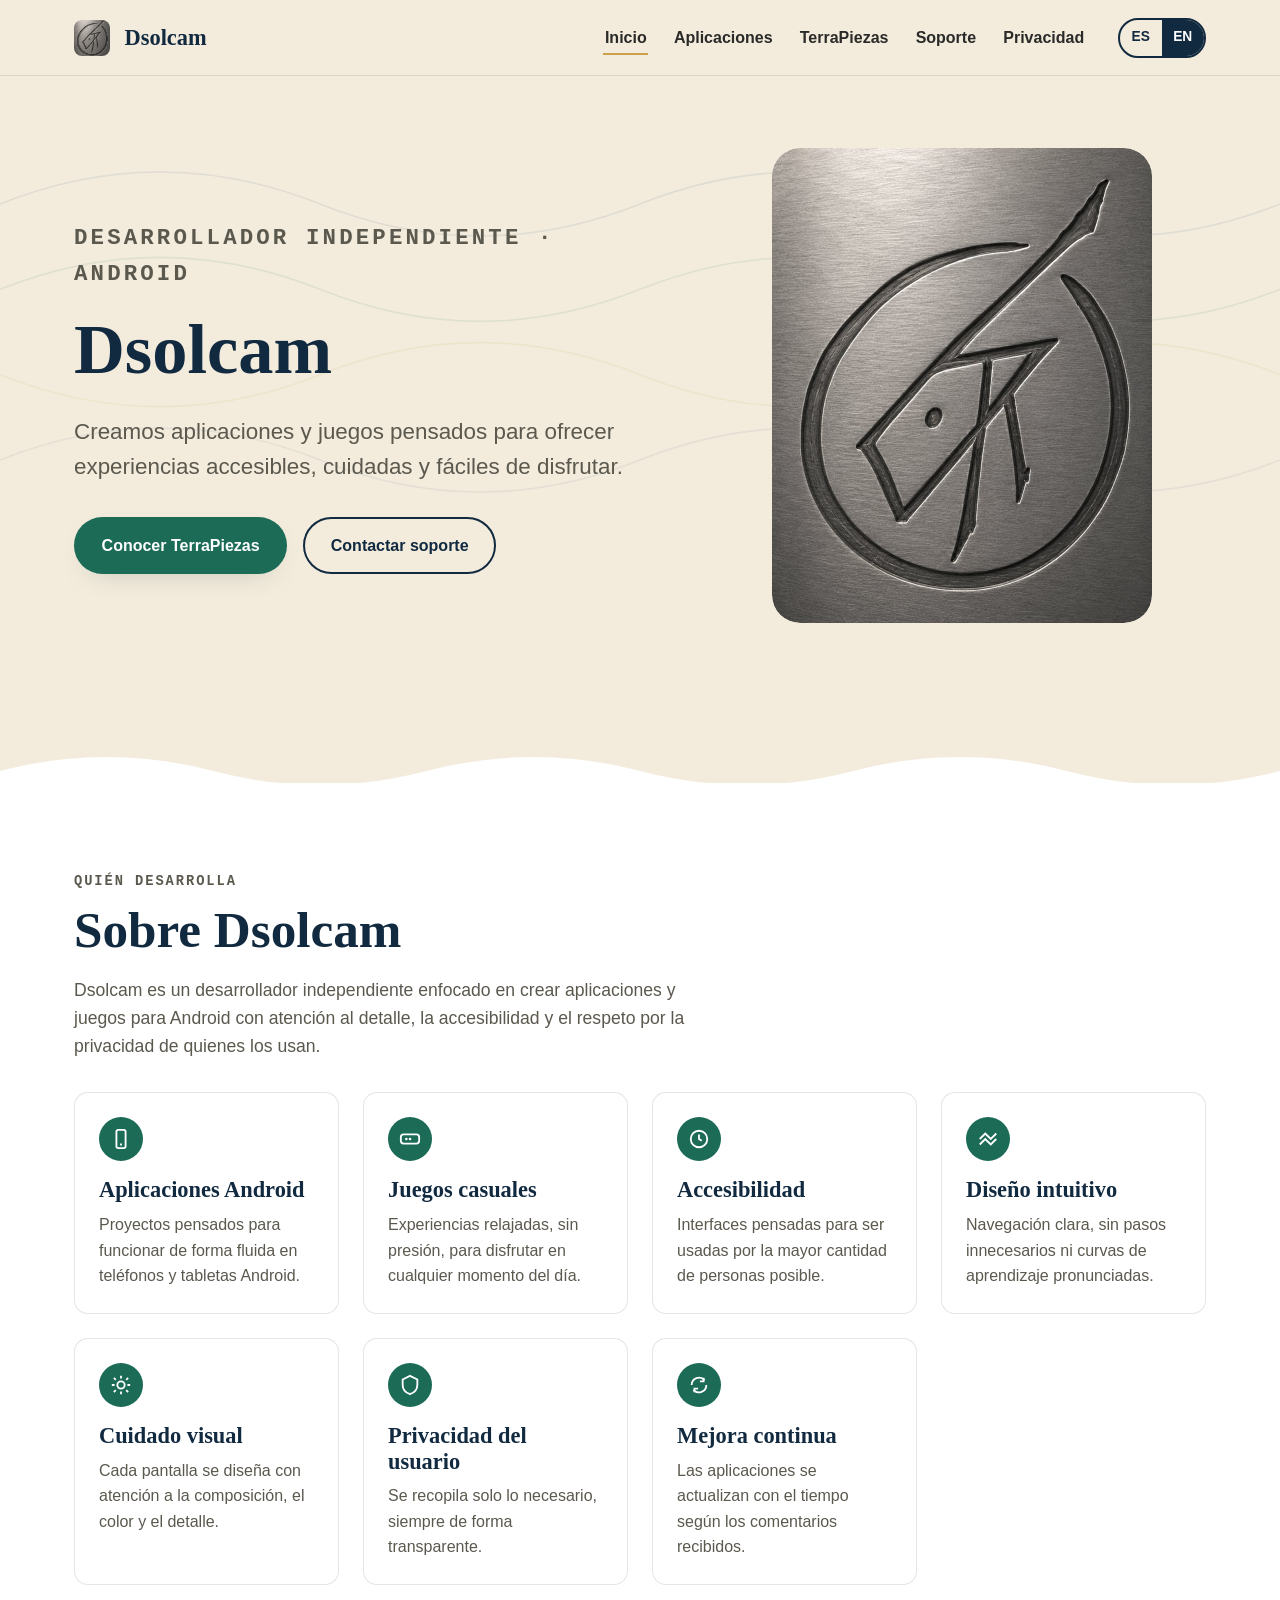
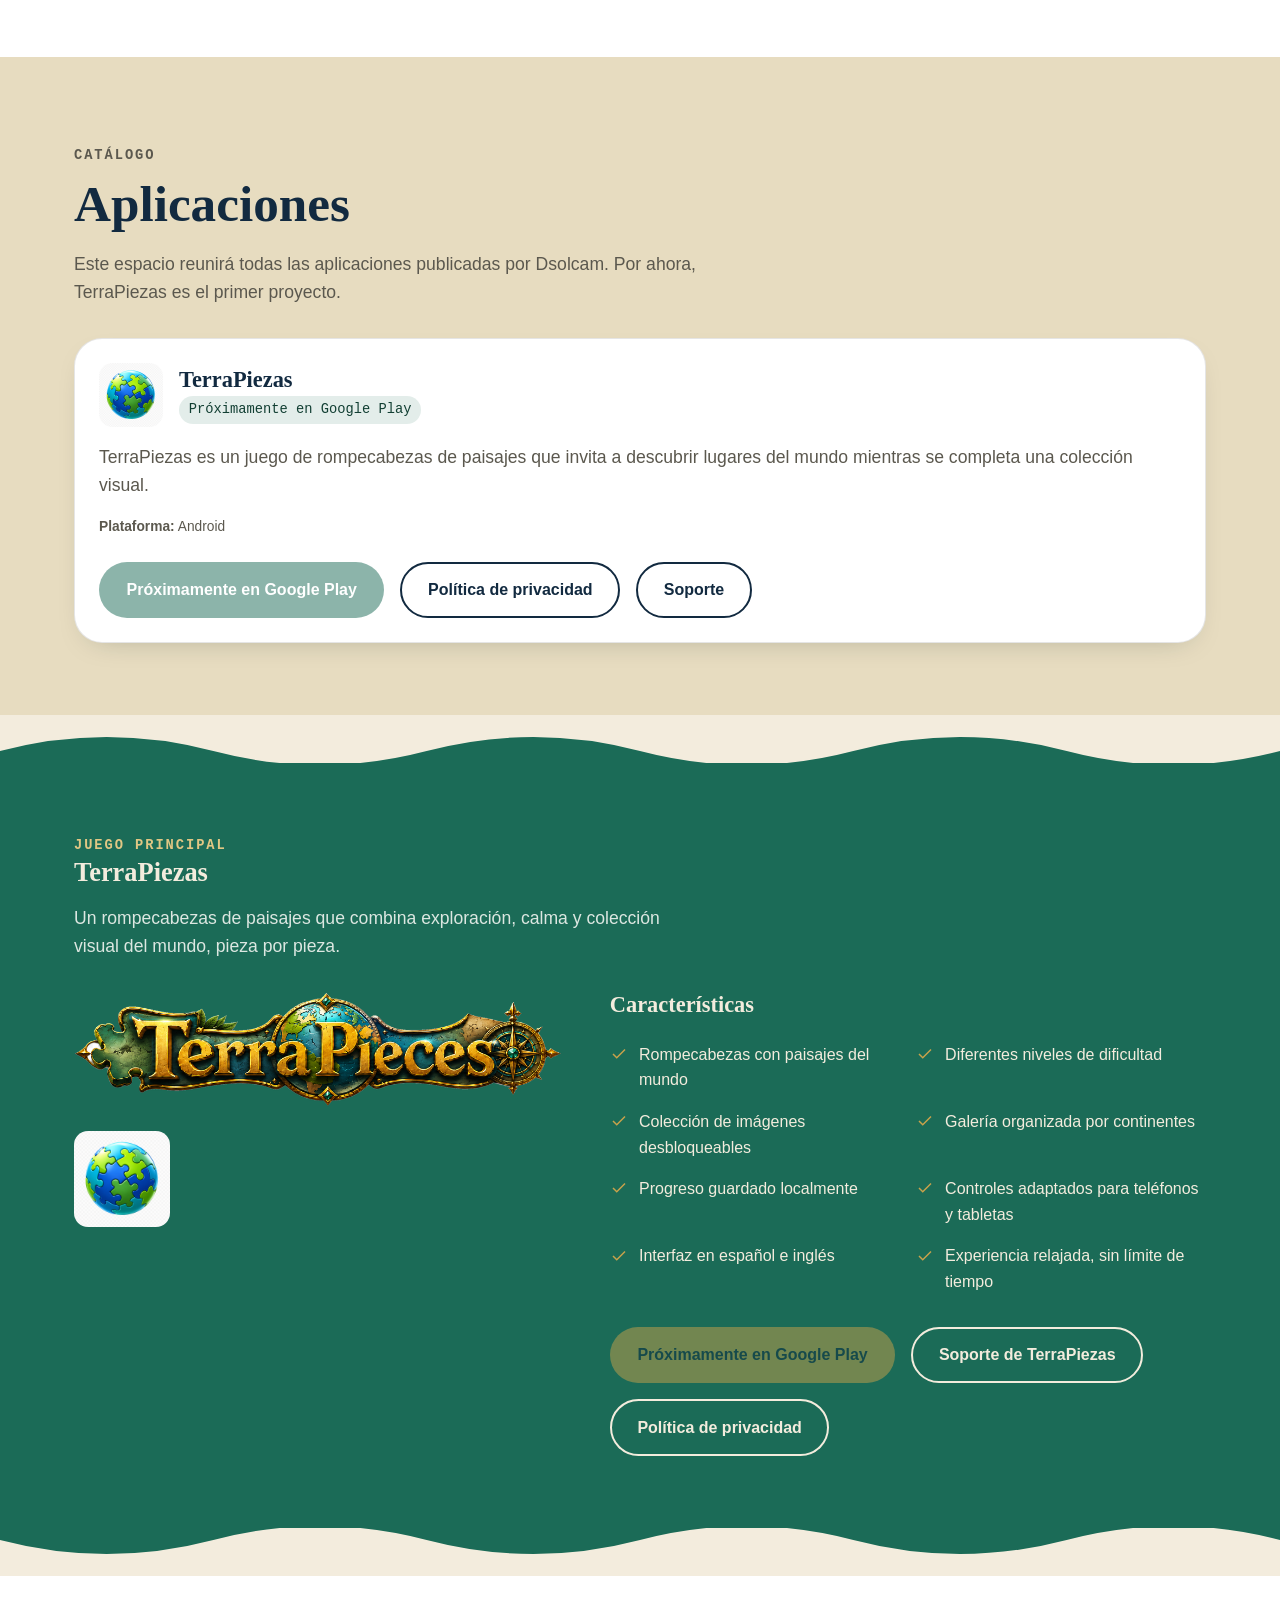
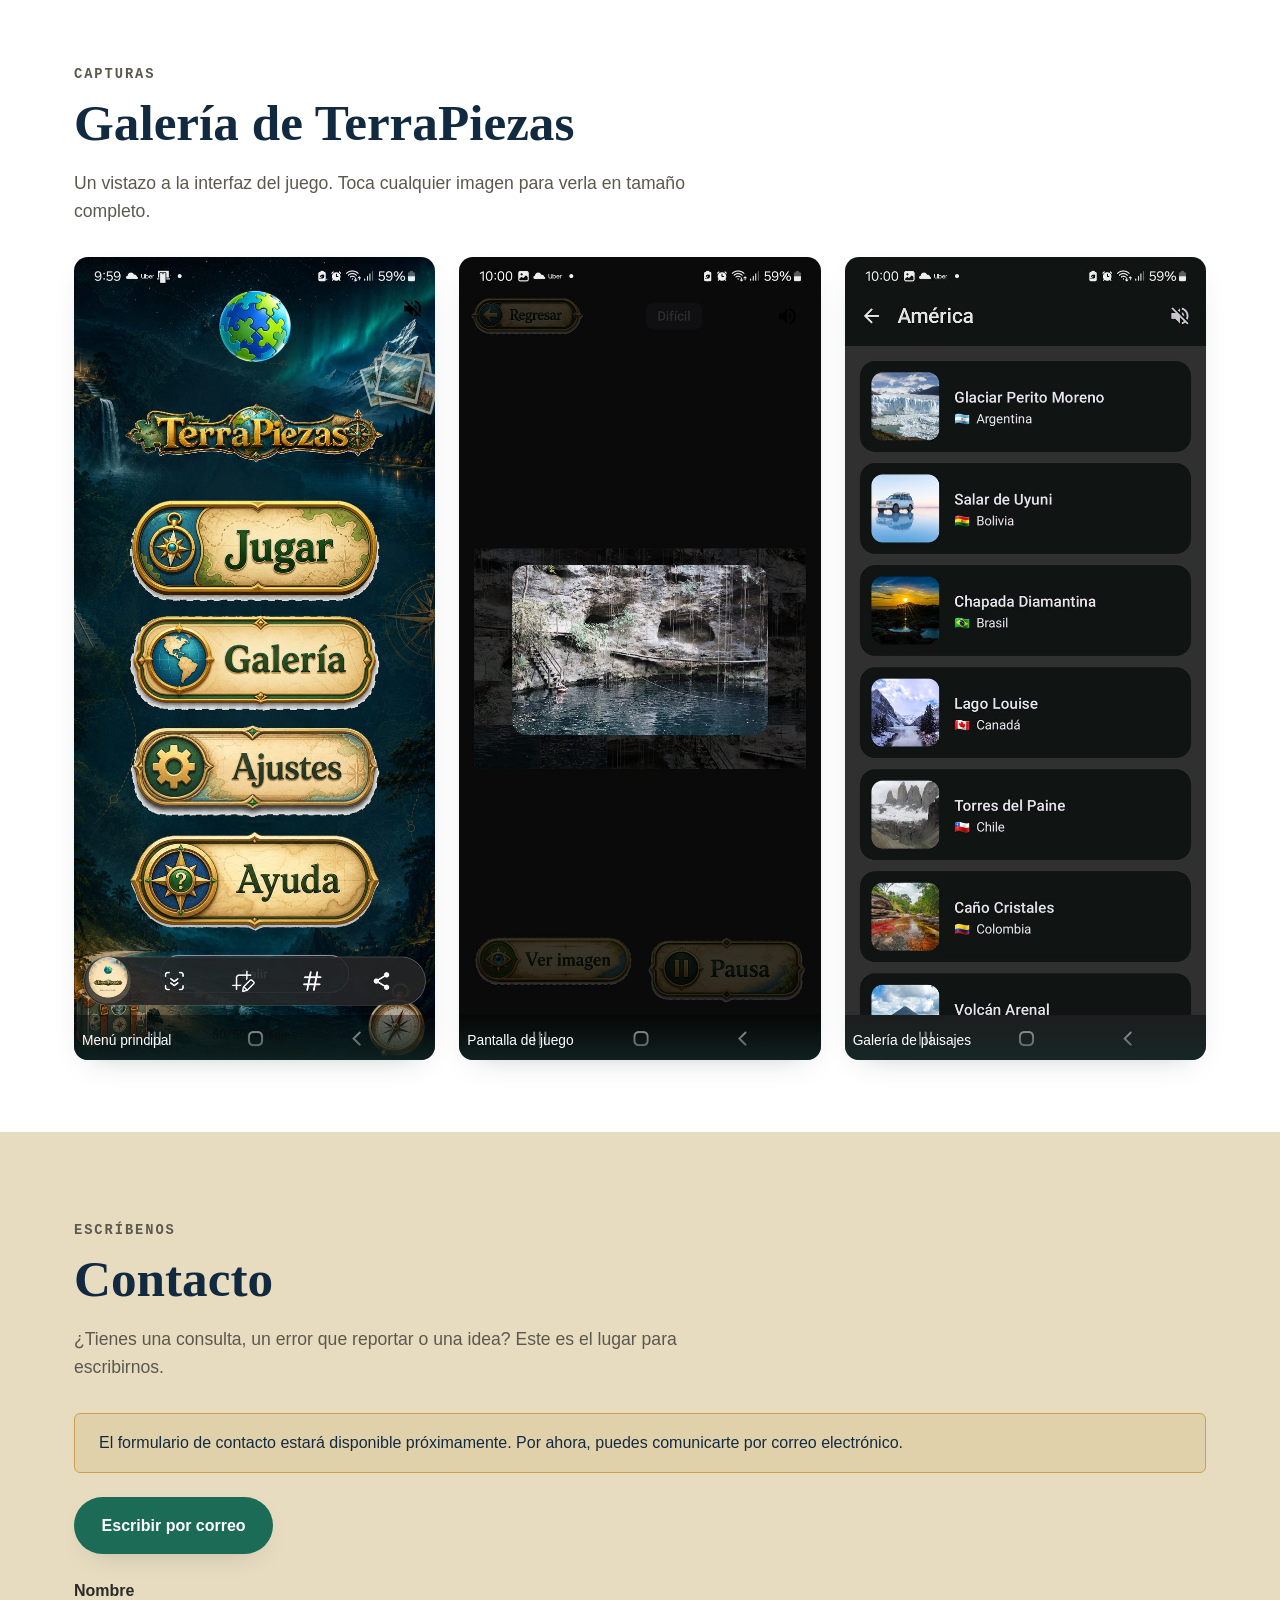
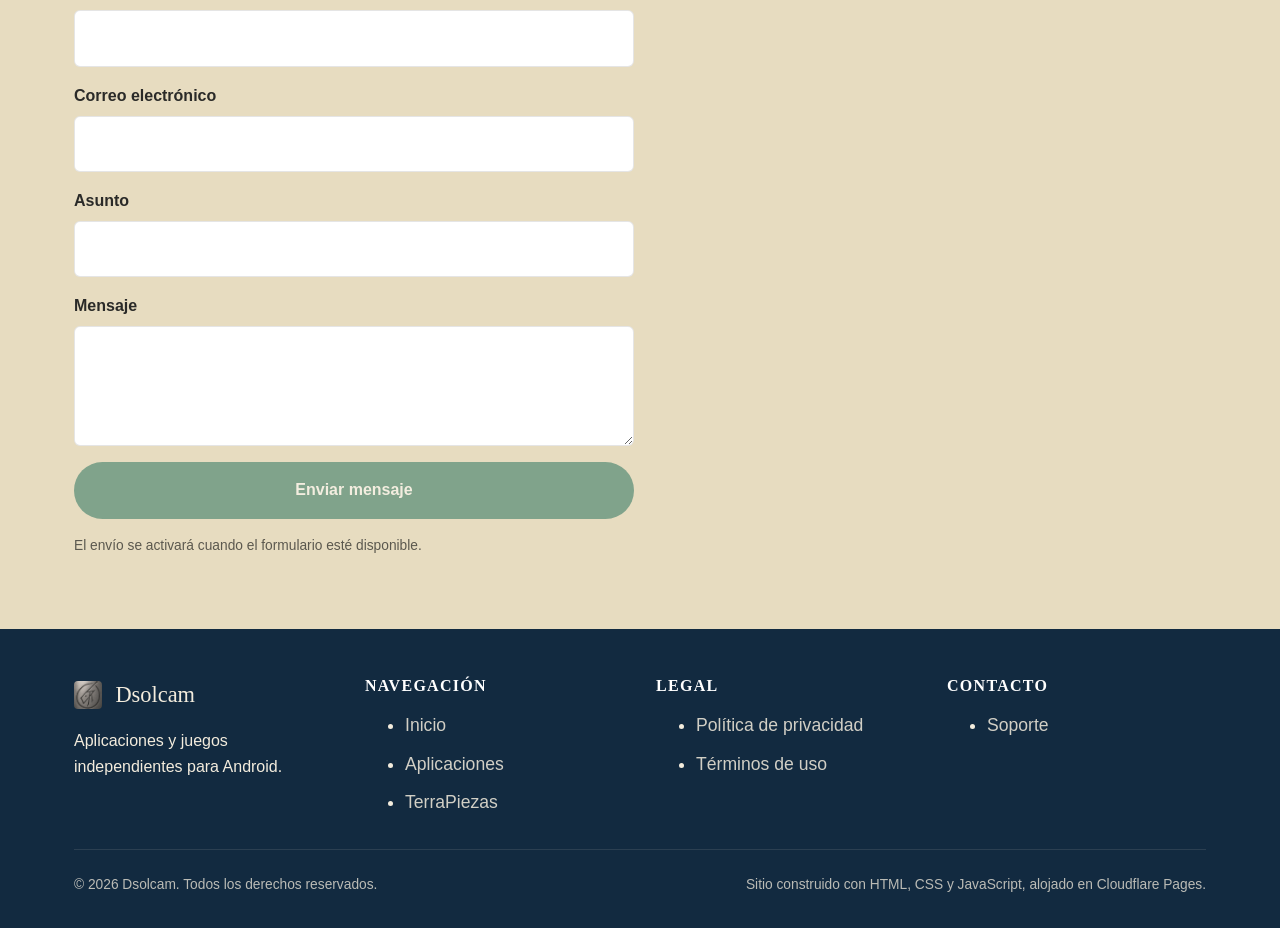
==== commit 01b58669: "Update index.html" ====
--- a/index.html
+++ b/index.html
@@ -299,7 +299,7 @@
 
         <!-- Botón funcional de contacto por correo. Reemplazar REEMPLAZAR_CON_CORREO_DE_SOPORTE por el correo real. -->
         <p style="margin-bottom:var(--space-3);">
-          <a class="btn btn-primary" href="mailto:REEMPLAZAR_CON_CORREO_DE_SOPORTE" data-i18n="contact.email_btn">Escribir por correo</a>
+          <a class="btn btn-primary" href="mailto:soporte@dsolcam.com" data-i18n="contact.email_btn">Escribir por correo</a>
         </p>
 
         <!-- Formulario visual, sin backend. El botón de envío permanece deshabilitado y los campos también,
@@ -379,5 +379,19 @@
 
   <script src="js/translations.js" defer></script>
   <script src="js/main.js" defer></script>
+    <!-- Tawk.to — chat en vivo. El hash de este script exacto está permitido
+       en _headers (Content-Security-Policy, script-src). Si alguna vez cambias
+       este bloque, debes recalcular el hash o el widget dejará de cargar. -->
+  <script type="text/javascript">
+    var Tawk_API=Tawk_API||{}, Tawk_LoadStart=new Date();
+    (function(){
+    var s1=document.createElement("script"),s0=document.getElementsByTagName("script")[0];
+    s1.async=true;
+    s1.src='https://embed.tawk.to/6a7130e04bf7201d4aa60d09/1jv52dr7f';
+    s1.charset='UTF-8';
+    s1.setAttribute('crossorigin','*');
+    s0.parentNode.insertBefore(s1,s0);
+    })();
+  </script>
 </body>
 </html>
